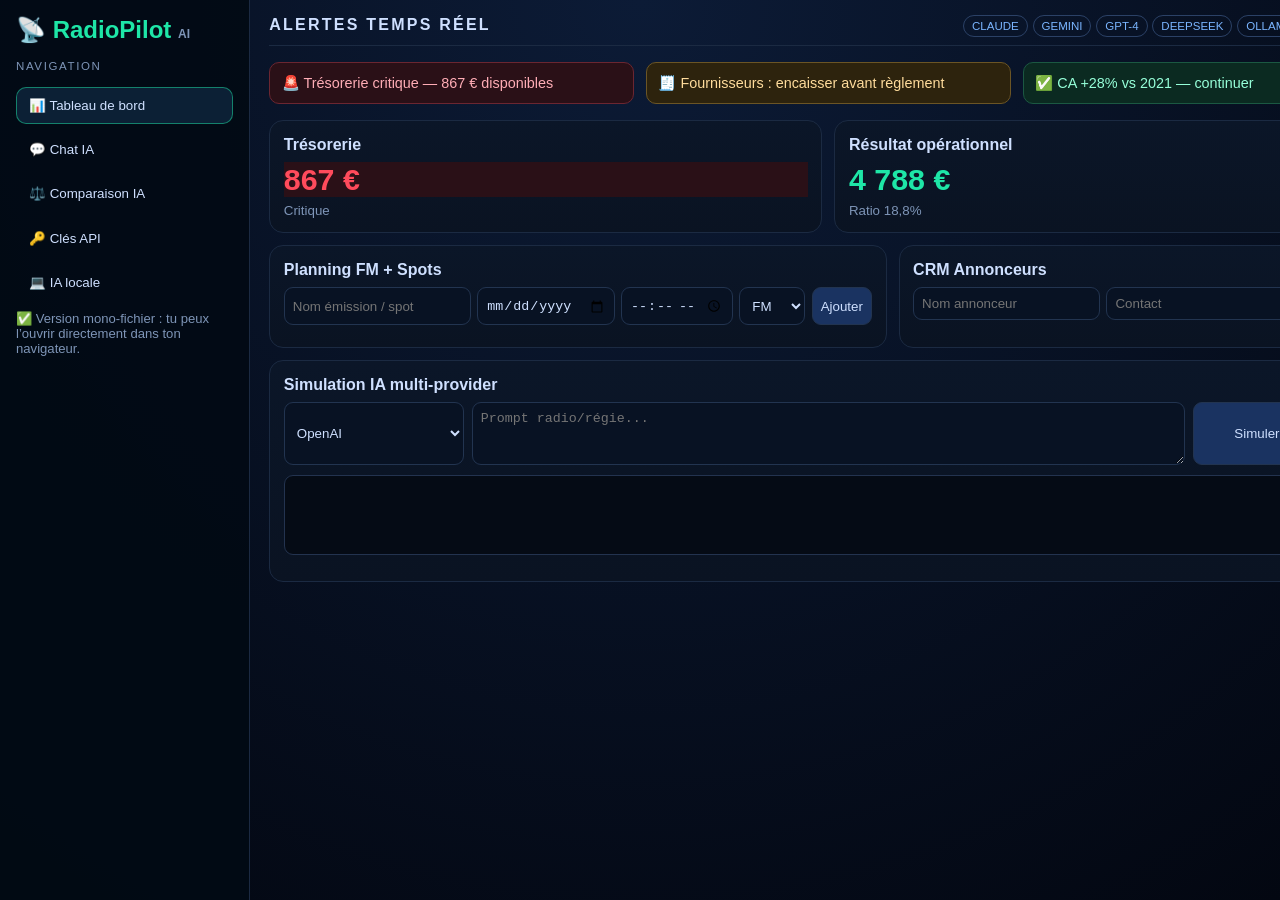
==== app/dashboard-ai-v11.html @ 40ebd874 "Add single-file HTML app for simpler download and browser use" ====
<!doctype html>
<html lang="fr">
<head>
  <meta charset="UTF-8" />
  <meta name="viewport" content="width=device-width, initial-scale=1.0" />
  <title>dashboard-ai-v11</title>
  <style>
    :root { --bg:#030711; --card:#0b1628; --line:#1b2a42; --text:#cfe0ff; --muted:#7e95b7; --ok:#1ee6a7; --warn:#ffb020; --danger:#ff4b5c; }
    *{box-sizing:border-box} body{margin:0;font-family:"Segoe UI",Inter,sans-serif;background:radial-gradient(circle at top,#0c1b36,var(--bg));color:var(--text)}
    .layout{display:grid;grid-template-columns:250px 1fr;min-height:100vh}
    .sidebar{border-right:1px solid var(--line);background:rgba(2,10,20,.92);padding:1rem}
    .brand{font-size:1.5rem;font-weight:700;margin-bottom:1rem}.brand span{color:var(--ok)}.brand small{font-size:.75rem;color:var(--muted)}
    .section{color:var(--muted);text-transform:uppercase;letter-spacing:.14em;font-size:.72rem}
    .nav-item{width:100%;text-align:left;margin:.2rem 0;padding:.65rem .75rem;border:1px solid transparent;border-radius:10px;background:transparent;color:var(--text)}
    .nav-item.active,.nav-item:hover{border-color:#1ee6a77c;background:#0c2035}
    .main{padding:1rem 1.2rem}.topbar{display:flex;justify-content:space-between;align-items:center;gap:1rem;border-bottom:1px solid var(--line);padding-bottom:.7rem}
    .topbar h1{margin:0;font-size:1rem;letter-spacing:.14em}.providers span{font-size:.72rem;border:1px solid #2b4166;border-radius:999px;padding:.28rem .5rem;margin-left:.3rem;color:#7ab5ff}
    .alerts{display:grid;grid-template-columns:repeat(3,1fr);gap:.75rem;margin:1rem 0}.alert{border-radius:10px;padding:.72rem;border:1px solid;font-size:.9rem}
    .danger{border-color:#6b2631;background:#2a1017;color:#ffadb6}.warn{border-color:#6b5525;background:#2d230d;color:#ffdc9c}.good{border-color:#1b5842;background:#0b2a21;color:#96ffd9}
    .kpis,.grid2{display:grid;grid-template-columns:repeat(2,1fr);gap:.75rem;margin-bottom:.75rem}
    .card{background:linear-gradient(180deg,#0b1628,#0a1322);border:1px solid var(--line);border-radius:14px;padding:.85rem}
    .card h3{margin:.1rem 0 .5rem;font-size:1rem}.value{font-size:1.9rem;font-weight:800;color:var(--ok);margin:.2rem 0}.value.danger{color:var(--danger)} small{color:var(--muted)}
    .compact-form{display:grid;grid-template-columns:2fr 1fr 1fr 1fr auto;gap:.4rem;margin-bottom:.5rem}
    input,select,textarea,button{background:#081223;color:var(--text);border:1px solid #223450;border-radius:9px;padding:.5rem}
    button{cursor:pointer;background:#1a3361} button:hover{background:#234680}
    ul{margin:.4rem 0 0;padding-left:1rem} li{margin:.2rem 0;color:#bad4fa}
    .ia-row{display:grid;grid-template-columns:180px 1fr 180px;gap:.5rem}
    pre{margin-top:.6rem;min-height:80px;background:#050b15;border:1px solid #23334f;border-radius:9px;padding:.6rem;white-space:pre-wrap}
    .download-tip{font-size:.82rem;color:var(--muted);margin-top:.4rem}
    @media (max-width:1100px){.layout{grid-template-columns:1fr}.sidebar{border-right:0;border-bottom:1px solid var(--line)}.alerts,.kpis,.grid2,.ia-row{grid-template-columns:1fr}.compact-form{grid-template-columns:1fr 1fr}}
  </style>
</head>
<body>
  <div class="layout">
    <aside class="sidebar">
      <div class="brand">📡 <span>RadioPilot</span> <small>AI</small></div>
      <p class="section">Navigation</p>
      <button class="nav-item active">📊 Tableau de bord</button>
      <button class="nav-item">💬 Chat IA</button>
      <button class="nav-item">⚖️ Comparaison IA</button>
      <button class="nav-item">🔑 Clés API</button>
      <button class="nav-item">💻 IA locale</button>
      <p class="download-tip">✅ Version mono-fichier : tu peux l’ouvrir directement dans ton navigateur.</p>
    </aside>

    <main class="main">
      <header class="topbar">
        <h1>ALERTES TEMPS RÉEL</h1>
        <div class="providers"><span>CLAUDE</span><span>GEMINI</span><span>GPT-4</span><span>DEEPSEEK</span><span>OLLAMA</span><span>LM STUDIO</span></div>
      </header>

      <section class="alerts">
        <div class="alert danger">🚨 Trésorerie critique — 867 € disponibles</div>
        <div class="alert warn">🧾 Fournisseurs : encaisser avant règlement</div>
        <div class="alert good">✅ CA +28% vs 2021 — continuer</div>
      </section>

      <section class="kpis">
        <article class="card"><h3>Trésorerie</h3><p class="value danger">867 €</p><small>Critique</small></article>
        <article class="card"><h3>Résultat opérationnel</h3><p class="value">4 788 €</p><small>Ratio 18,8%</small></article>
      </section>

      <section class="grid2">
        <article class="card">
          <h3>Planning FM + Spots</h3>
          <form id="slot-form" class="compact-form">
            <input id="slot-title" placeholder="Nom émission / spot" required>
            <input id="slot-date" type="date" required>
            <input id="slot-time" type="time" required>
            <select id="slot-type"><option value="FM">FM</option><option value="PUB">PUB</option></select>
            <button type="submit">Ajouter</button>
          </form>
          <ul id="slots"></ul>
        </article>

        <article class="card">
          <h3>CRM Annonceurs</h3>
          <form id="crm-form" class="compact-form">
            <input id="crm-name" placeholder="Nom annonceur" required>
            <input id="crm-contact" placeholder="Contact" required>
            <button type="submit">Ajouter</button>
          </form>
          <ul id="advertisers"></ul>
        </article>
      </section>

      <section class="card">
        <h3>Simulation IA multi-provider</h3>
        <div class="ia-row">
          <select id="provider"><option>OpenAI</option><option>Claude</option><option>Gemini</option><option>DeepSeek</option><option>Ollama</option><option>LM Studio</option></select>
          <textarea id="prompt" rows="3" placeholder="Prompt radio/régie..."></textarea>
          <button id="simulate" type="button">Simuler réponse</button>
        </div>
        <pre id="ai-output"></pre>
      </section>
    </main>
  </div>

  <script>
    const slotForm = document.getElementById('slot-form');
    const crmForm = document.getElementById('crm-form');
    const slotsList = document.getElementById('slots');
    const advertisersList = document.getElementById('advertisers');
    const aiOutput = document.getElementById('ai-output');

    const state = {
      slots: JSON.parse(localStorage.getItem('radio-datas-slots') || '[]'),
      advertisers: JSON.parse(localStorage.getItem('radio-datas-advertisers') || '[]')
    };

    function save() {
      localStorage.setItem('radio-datas-slots', JSON.stringify(state.slots));
      localStorage.setItem('radio-datas-advertisers', JSON.stringify(state.advertisers));
    }

    function render() {
      slotsList.innerHTML = state.slots.map((s) => `<li><strong>[${s.type}]</strong> ${s.date} ${s.time} — ${s.title}</li>`).join('');
      advertisersList.innerHTML = state.advertisers.map((a) => `<li><strong>${a.name}</strong> (${a.contact})</li>`).join('');
    }

    function hasConflict(date, time) {
      return state.slots.some((slot) => slot.date === date && slot.time === time);
    }

    slotForm.addEventListener('submit', (event) => {
      event.preventDefault();
      const title = document.getElementById('slot-title').value;
      const date = document.getElementById('slot-date').value;
      const time = document.getElementById('slot-time').value;
      const type = document.getElementById('slot-type').value;
      if (hasConflict(date, time)) {
        window.alert('Conflit détecté : un créneau existe déjà à cette date/heure.');
        return;
      }
      state.slots.push({ title, date, time, type });
      save();
      render();
      slotForm.reset();
    });

    crmForm.addEventListener('submit', (event) => {
      event.preventDefault();
      state.advertisers.push({
        name: document.getElementById('crm-name').value,
        contact: document.getElementById('crm-contact').value
      });
      save();
      render();
      crmForm.reset();
    });

    document.getElementById('simulate').addEventListener('click', () => {
      const provider = document.getElementById('provider').value;
      const prompt = document.getElementById('prompt').value || 'Aucun prompt saisi';
      aiOutput.textContent = `[${provider}] Réponse simulée\n\n${prompt}\n\nSuggestion: valider en régie avant diffusion.`;
    });

    render();
  </script>
</body>
</html>
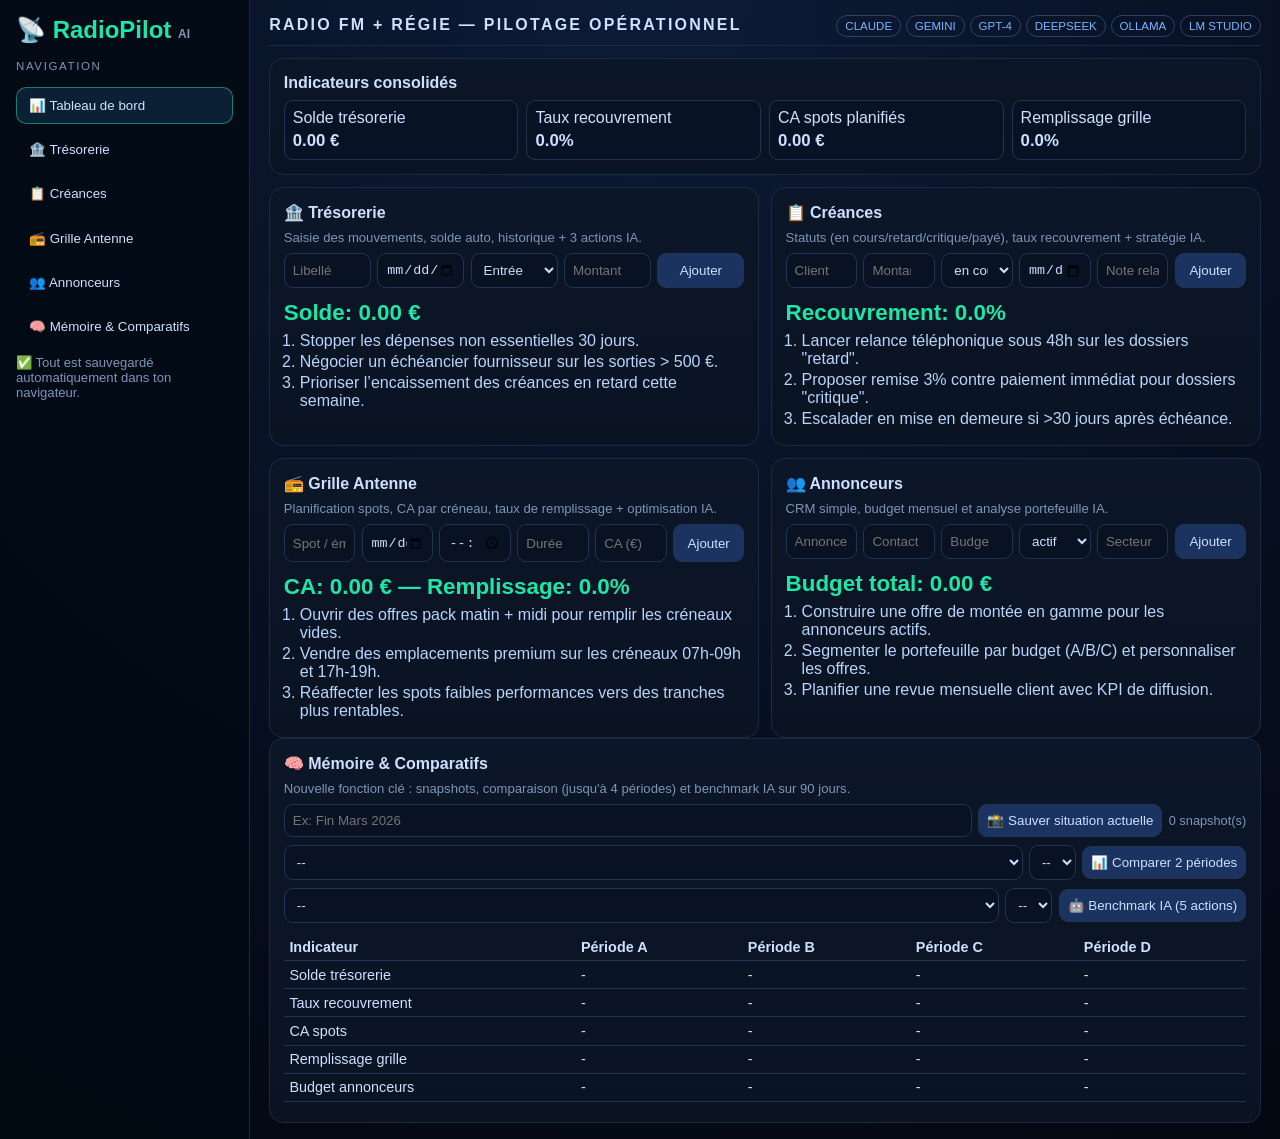
==== commit 59c8f492: "Implement finance modules and memory benchmark in single-file dashboard" ====
--- a/app/dashboard-ai-v11.html
+++ b/app/dashboard-ai-v11.html
@@ -10,24 +10,31 @@
     .layout{display:grid;grid-template-columns:250px 1fr;min-height:100vh}
     .sidebar{border-right:1px solid var(--line);background:rgba(2,10,20,.92);padding:1rem}
     .brand{font-size:1.5rem;font-weight:700;margin-bottom:1rem}.brand span{color:var(--ok)}.brand small{font-size:.75rem;color:var(--muted)}
-    .section{color:var(--muted);text-transform:uppercase;letter-spacing:.14em;font-size:.72rem}
+    .section{color:var(--muted);text-transform:uppercase;letter-spacing:.14em;font-size:.72rem;margin-top:1rem}
     .nav-item{width:100%;text-align:left;margin:.2rem 0;padding:.65rem .75rem;border:1px solid transparent;border-radius:10px;background:transparent;color:var(--text)}
     .nav-item.active,.nav-item:hover{border-color:#1ee6a77c;background:#0c2035}
     .main{padding:1rem 1.2rem}.topbar{display:flex;justify-content:space-between;align-items:center;gap:1rem;border-bottom:1px solid var(--line);padding-bottom:.7rem}
     .topbar h1{margin:0;font-size:1rem;letter-spacing:.14em}.providers span{font-size:.72rem;border:1px solid #2b4166;border-radius:999px;padding:.28rem .5rem;margin-left:.3rem;color:#7ab5ff}
-    .alerts{display:grid;grid-template-columns:repeat(3,1fr);gap:.75rem;margin:1rem 0}.alert{border-radius:10px;padding:.72rem;border:1px solid;font-size:.9rem}
-    .danger{border-color:#6b2631;background:#2a1017;color:#ffadb6}.warn{border-color:#6b5525;background:#2d230d;color:#ffdc9c}.good{border-color:#1b5842;background:#0b2a21;color:#96ffd9}
-    .kpis,.grid2{display:grid;grid-template-columns:repeat(2,1fr);gap:.75rem;margin-bottom:.75rem}
+    .grid{display:grid;grid-template-columns:repeat(2,1fr);gap:.75rem;margin-top:.75rem}
     .card{background:linear-gradient(180deg,#0b1628,#0a1322);border:1px solid var(--line);border-radius:14px;padding:.85rem}
-    .card h3{margin:.1rem 0 .5rem;font-size:1rem}.value{font-size:1.9rem;font-weight:800;color:var(--ok);margin:.2rem 0}.value.danger{color:var(--danger)} small{color:var(--muted)}
-    .compact-form{display:grid;grid-template-columns:2fr 1fr 1fr 1fr auto;gap:.4rem;margin-bottom:.5rem}
+    .card h3{margin:.1rem 0 .5rem;font-size:1rem}.sub{color:var(--muted);font-size:.82rem;margin-bottom:.5rem}
+    .value{font-size:1.4rem;font-weight:800;color:var(--ok);margin:.2rem 0}.danger{color:var(--danger)} .warn{color:var(--warn)}
+    .compact-form{display:grid;grid-template-columns:repeat(5,minmax(0,1fr));gap:.4rem;margin-bottom:.5rem}
+    .compact-form.six{grid-template-columns:repeat(6,minmax(0,1fr));}
     input,select,textarea,button{background:#081223;color:var(--text);border:1px solid #223450;border-radius:9px;padding:.5rem}
     button{cursor:pointer;background:#1a3361} button:hover{background:#234680}
-    ul{margin:.4rem 0 0;padding-left:1rem} li{margin:.2rem 0;color:#bad4fa}
-    .ia-row{display:grid;grid-template-columns:180px 1fr 180px;gap:.5rem}
-    pre{margin-top:.6rem;min-height:80px;background:#050b15;border:1px solid #23334f;border-radius:9px;padding:.6rem;white-space:pre-wrap}
+    ul{margin:.4rem 0 0;padding-left:1rem;max-height:170px;overflow:auto} li{margin:.2rem 0;color:#bad4fa}
+    .kpi-row{display:grid;grid-template-columns:repeat(4,1fr);gap:.5rem}
+    .kpi{background:#071224;border:1px solid #23334f;border-radius:9px;padding:.5rem}
+    .kpi b{display:block;font-size:1.05rem;margin-top:.25rem}
+    table{width:100%;border-collapse:collapse;font-size:.9rem}
+    th,td{border-bottom:1px solid #23334f;padding:.35rem;text-align:left}
+    .actions{margin:.4rem 0 0;padding-left:1rem}
+    .actions li{margin-bottom:.2rem}
+    .snapshot-row{display:grid;grid-template-columns:1fr auto auto;gap:.4rem;align-items:center}
+    .mini{font-size:.8rem;color:var(--muted)}
     .download-tip{font-size:.82rem;color:var(--muted);margin-top:.4rem}
-    @media (max-width:1100px){.layout{grid-template-columns:1fr}.sidebar{border-right:0;border-bottom:1px solid var(--line)}.alerts,.kpis,.grid2,.ia-row{grid-template-columns:1fr}.compact-form{grid-template-columns:1fr 1fr}}
+    @media (max-width:1200px){.layout{grid-template-columns:1fr}.sidebar{border-right:0;border-bottom:1px solid var(--line)}.grid,.kpi-row{grid-template-columns:1fr}.compact-form,.compact-form.six{grid-template-columns:1fr 1fr}}
   </style>
 </head>
 <body>
@@ -36,126 +43,339 @@
       <div class="brand">📡 <span>RadioPilot</span> <small>AI</small></div>
       <p class="section">Navigation</p>
       <button class="nav-item active">📊 Tableau de bord</button>
-      <button class="nav-item">💬 Chat IA</button>
-      <button class="nav-item">⚖️ Comparaison IA</button>
-      <button class="nav-item">🔑 Clés API</button>
-      <button class="nav-item">💻 IA locale</button>
-      <p class="download-tip">✅ Version mono-fichier : tu peux l’ouvrir directement dans ton navigateur.</p>
+      <button class="nav-item">🏦 Trésorerie</button>
+      <button class="nav-item">📋 Créances</button>
+      <button class="nav-item">📻 Grille Antenne</button>
+      <button class="nav-item">👥 Annonceurs</button>
+      <button class="nav-item">🧠 Mémoire & Comparatifs</button>
+      <p class="download-tip">✅ Tout est sauvegardé automatiquement dans ton navigateur.</p>
     </aside>
 
     <main class="main">
       <header class="topbar">
-        <h1>ALERTES TEMPS RÉEL</h1>
+        <h1>RADIO FM + RÉGIE — PILOTAGE OPÉRATIONNEL</h1>
         <div class="providers"><span>CLAUDE</span><span>GEMINI</span><span>GPT-4</span><span>DEEPSEEK</span><span>OLLAMA</span><span>LM STUDIO</span></div>
       </header>
 
-      <section class="alerts">
-        <div class="alert danger">🚨 Trésorerie critique — 867 € disponibles</div>
-        <div class="alert warn">🧾 Fournisseurs : encaisser avant règlement</div>
-        <div class="alert good">✅ CA +28% vs 2021 — continuer</div>
+      <section class="card" style="margin-top:.75rem">
+        <h3>Indicateurs consolidés</h3>
+        <div class="kpi-row">
+          <div class="kpi">Solde trésorerie<b id="cash-balance">0 €</b></div>
+          <div class="kpi">Taux recouvrement<b id="recovery-rate">0%</b></div>
+          <div class="kpi">CA spots planifiés<b id="air-ca">0 €</b></div>
+          <div class="kpi">Remplissage grille<b id="fill-rate">0%</b></div>
+        </div>
       </section>
 
-      <section class="kpis">
-        <article class="card"><h3>Trésorerie</h3><p class="value danger">867 €</p><small>Critique</small></article>
-        <article class="card"><h3>Résultat opérationnel</h3><p class="value">4 788 €</p><small>Ratio 18,8%</small></article>
-      </section>
-
-      <section class="grid2">
+      <section class="grid">
         <article class="card">
-          <h3>Planning FM + Spots</h3>
-          <form id="slot-form" class="compact-form">
-            <input id="slot-title" placeholder="Nom émission / spot" required>
+          <h3>🏦 Trésorerie</h3>
+          <div class="sub">Saisie des mouvements, solde auto, historique + 3 actions IA.</div>
+          <form id="cash-form" class="compact-form">
+            <input id="cash-label" placeholder="Libellé" required>
+            <input id="cash-date" type="date" required>
+            <select id="cash-type"><option value="in">Entrée</option><option value="out">Sortie</option></select>
+            <input id="cash-amount" type="number" min="0" step="0.01" placeholder="Montant" required>
+            <button type="submit">Ajouter</button>
+          </form>
+          <ul id="cash-list"></ul>
+          <div class="value" id="cash-summary">Solde: 0 €</div>
+          <ol class="actions" id="cash-ai"></ol>
+        </article>
+
+        <article class="card">
+          <h3>📋 Créances</h3>
+          <div class="sub">Statuts (en cours/retard/critique/payé), taux recouvrement + stratégie IA.</div>
+          <form id="claim-form" class="compact-form six">
+            <input id="claim-client" placeholder="Client" required>
+            <input id="claim-amount" type="number" min="0" step="0.01" placeholder="Montant" required>
+            <select id="claim-status"><option>en cours</option><option>retard</option><option>critique</option><option>payé</option></select>
+            <input id="claim-due" type="date" required>
+            <input id="claim-note" placeholder="Note relance">
+            <button type="submit">Ajouter</button>
+          </form>
+          <ul id="claims-list"></ul>
+          <div class="value" id="claim-summary">Recouvrement: 0%</div>
+          <ol class="actions" id="claims-ai"></ol>
+        </article>
+
+        <article class="card">
+          <h3>📻 Grille Antenne</h3>
+          <div class="sub">Planification spots, CA par créneau, taux de remplissage + optimisation IA.</div>
+          <form id="slot-form" class="compact-form six">
+            <input id="slot-title" placeholder="Spot / émission" required>
             <input id="slot-date" type="date" required>
             <input id="slot-time" type="time" required>
-            <select id="slot-type"><option value="FM">FM</option><option value="PUB">PUB</option></select>
+            <input id="slot-duration" type="number" min="5" step="5" placeholder="Durée (min)" required>
+            <input id="slot-revenue" type="number" min="0" step="0.01" placeholder="CA (€)" required>
             <button type="submit">Ajouter</button>
           </form>
           <ul id="slots"></ul>
+          <div class="value" id="slots-summary">CA: 0 € — Remplissage: 0%</div>
+          <ol class="actions" id="slots-ai"></ol>
         </article>
 
         <article class="card">
-          <h3>CRM Annonceurs</h3>
-          <form id="crm-form" class="compact-form">
-            <input id="crm-name" placeholder="Nom annonceur" required>
+          <h3>👥 Annonceurs</h3>
+          <div class="sub">CRM simple, budget mensuel et analyse portefeuille IA.</div>
+          <form id="crm-form" class="compact-form six">
+            <input id="crm-name" placeholder="Annonceur" required>
             <input id="crm-contact" placeholder="Contact" required>
+            <input id="crm-budget" type="number" min="0" step="0.01" placeholder="Budget mensuel" required>
+            <select id="crm-status"><option>actif</option><option>à relancer</option><option>inactif</option></select>
+            <input id="crm-sector" placeholder="Secteur">
             <button type="submit">Ajouter</button>
           </form>
           <ul id="advertisers"></ul>
+          <div class="value" id="crm-summary">Budget total: 0 €</div>
+          <ol class="actions" id="crm-ai"></ol>
         </article>
       </section>
 
       <section class="card">
-        <h3>Simulation IA multi-provider</h3>
-        <div class="ia-row">
-          <select id="provider"><option>OpenAI</option><option>Claude</option><option>Gemini</option><option>DeepSeek</option><option>Ollama</option><option>LM Studio</option></select>
-          <textarea id="prompt" rows="3" placeholder="Prompt radio/régie..."></textarea>
-          <button id="simulate" type="button">Simuler réponse</button>
-        </div>
-        <pre id="ai-output"></pre>
+        <h3>🧠 Mémoire & Comparatifs</h3>
+        <div class="sub">Nouvelle fonction clé : snapshots, comparaison (jusqu'à 4 périodes) et benchmark IA sur 90 jours.</div>
+        <div class="snapshot-row">
+          <input id="snapshot-label" placeholder="Ex: Fin Mars 2026">
+          <button id="save-snapshot" type="button">📸 Sauver situation actuelle</button>
+          <span class="mini" id="snapshot-count">0 snapshot</span>
+        </div>
+        <div style="margin-top:.5rem" class="snapshot-row">
+          <select id="compare-a"></select>
+          <select id="compare-b"></select>
+          <button id="run-compare" type="button">📊 Comparer 2 périodes</button>
+        </div>
+        <div style="margin-top:.5rem" class="snapshot-row">
+          <select id="compare-c"></select>
+          <select id="compare-d"></select>
+          <button id="run-benchmark" type="button">🤖 Benchmark IA (5 actions)</button>
+        </div>
+        <div style="margin-top:.6rem;overflow:auto">
+          <table>
+            <thead><tr><th>Indicateur</th><th>Période A</th><th>Période B</th><th>Période C</th><th>Période D</th></tr></thead>
+            <tbody id="compare-table"></tbody>
+          </table>
+        </div>
+        <ol class="actions" id="benchmark-ai"></ol>
       </section>
     </main>
   </div>
 
   <script>
-    const slotForm = document.getElementById('slot-form');
-    const crmForm = document.getElementById('crm-form');
-    const slotsList = document.getElementById('slots');
-    const advertisersList = document.getElementById('advertisers');
-    const aiOutput = document.getElementById('ai-output');
-
     const state = {
-      slots: JSON.parse(localStorage.getItem('radio-datas-slots') || '[]'),
-      advertisers: JSON.parse(localStorage.getItem('radio-datas-advertisers') || '[]')
+      cash: JSON.parse(localStorage.getItem('rd-cash') || '[]'),
+      claims: JSON.parse(localStorage.getItem('rd-claims') || '[]'),
+      slots: JSON.parse(localStorage.getItem('rd-slots') || '[]'),
+      advertisers: JSON.parse(localStorage.getItem('rd-advertisers') || '[]'),
+      snapshots: JSON.parse(localStorage.getItem('rd-snapshots') || '[]')
     };
 
-    function save() {
-      localStorage.setItem('radio-datas-slots', JSON.stringify(state.slots));
-      localStorage.setItem('radio-datas-advertisers', JSON.stringify(state.advertisers));
-    }
-
-    function render() {
-      slotsList.innerHTML = state.slots.map((s) => `<li><strong>[${s.type}]</strong> ${s.date} ${s.time} — ${s.title}</li>`).join('');
-      advertisersList.innerHTML = state.advertisers.map((a) => `<li><strong>${a.name}</strong> (${a.contact})</li>`).join('');
-    }
-
-    function hasConflict(date, time) {
-      return state.slots.some((slot) => slot.date === date && slot.time === time);
-    }
-
-    slotForm.addEventListener('submit', (event) => {
-      event.preventDefault();
-      const title = document.getElementById('slot-title').value;
+    const euro = (n) => `${Number(n || 0).toFixed(2)} €`;
+    const pct = (n) => `${Number(n || 0).toFixed(1)}%`;
+
+    function persist() {
+      localStorage.setItem('rd-cash', JSON.stringify(state.cash));
+      localStorage.setItem('rd-claims', JSON.stringify(state.claims));
+      localStorage.setItem('rd-slots', JSON.stringify(state.slots));
+      localStorage.setItem('rd-advertisers', JSON.stringify(state.advertisers));
+      localStorage.setItem('rd-snapshots', JSON.stringify(state.snapshots));
+    }
+
+    function metrics() {
+      const cashIn = state.cash.filter(x => x.type === 'in').reduce((a, b) => a + b.amount, 0);
+      const cashOut = state.cash.filter(x => x.type === 'out').reduce((a, b) => a + b.amount, 0);
+      const balance = cashIn - cashOut;
+
+      const totalClaims = state.claims.reduce((a, b) => a + b.amount, 0);
+      const paidClaims = state.claims.filter(c => c.status === 'payé').reduce((a, b) => a + b.amount, 0);
+      const recoveryRate = totalClaims ? (paidClaims / totalClaims) * 100 : 0;
+
+      const ca = state.slots.reduce((a, b) => a + b.revenue, 0);
+      const totalMinutes = state.slots.reduce((a, b) => a + b.duration, 0);
+      const fillRate = Math.min((totalMinutes / (7 * 24 * 60)) * 100, 100);
+
+      const budget = state.advertisers.reduce((a, b) => a + b.budget, 0);
+      const inactive = state.advertisers.filter(a => a.status !== 'actif').length;
+
+      return { balance, recoveryRate, ca, fillRate, budget, inactive, totalClaims };
+    }
+
+    function renderCore() {
+      const m = metrics();
+      document.getElementById('cash-balance').textContent = euro(m.balance);
+      document.getElementById('recovery-rate').textContent = pct(m.recoveryRate);
+      document.getElementById('air-ca').textContent = euro(m.ca);
+      document.getElementById('fill-rate').textContent = pct(m.fillRate);
+
+      document.getElementById('cash-list').innerHTML = state.cash.map(x => `<li>${x.date} — ${x.label} (${x.type === 'in' ? '+' : '-' }${euro(x.amount)})</li>`).join('');
+      document.getElementById('claims-list').innerHTML = state.claims.map(x => `<li>${x.client} — ${euro(x.amount)} — <span class="${x.status==='critique'?'danger':x.status==='retard'?'warn':''}">${x.status}</span></li>`).join('');
+      document.getElementById('slots').innerHTML = state.slots.map(x => `<li>${x.date} ${x.time} — ${x.title} (${x.duration} min, ${euro(x.revenue)})</li>`).join('');
+      document.getElementById('advertisers').innerHTML = state.advertisers.map(x => `<li>${x.name} — ${x.contact} — ${euro(x.budget)} (${x.status})</li>`).join('');
+
+      document.getElementById('cash-summary').textContent = `Solde: ${euro(m.balance)}`;
+      document.getElementById('claim-summary').textContent = `Recouvrement: ${pct(m.recoveryRate)}`;
+      document.getElementById('slots-summary').textContent = `CA: ${euro(m.ca)} — Remplissage: ${pct(m.fillRate)}`;
+      document.getElementById('crm-summary').textContent = `Budget total: ${euro(m.budget)}`;
+
+      document.getElementById('cash-ai').innerHTML = [
+        m.balance < 1000 ? 'Stopper les dépenses non essentielles 30 jours.' : 'Maintenir un coussin de trésorerie équivalent à 2 semaines de charges.',
+        'Négocier un échéancier fournisseur sur les sorties > 500 €.',
+        'Prioriser l’encaissement des créances en retard cette semaine.'
+      ].map(x => `<li>${x}</li>`).join('');
+
+      document.getElementById('claims-ai').innerHTML = [
+        m.recoveryRate < 60 ? 'Lancer relance téléphonique sous 48h sur les dossiers "retard".' : 'Maintenir une cadence de relance hebdomadaire.',
+        'Proposer remise 3% contre paiement immédiat pour dossiers "critique".',
+        'Escalader en mise en demeure si >30 jours après échéance.'
+      ].map(x => `<li>${x}</li>`).join('');
+
+      document.getElementById('slots-ai').innerHTML = [
+        m.fillRate < 35 ? 'Ouvrir des offres pack matin + midi pour remplir les créneaux vides.' : 'Optimiser les tarifs selon heure de forte audience.',
+        'Vendre des emplacements premium sur les créneaux 07h-09h et 17h-19h.',
+        'Réaffecter les spots faibles performances vers des tranches plus rentables.'
+      ].map(x => `<li>${x}</li>`).join('');
+
+      document.getElementById('crm-ai').innerHTML = [
+        m.inactive > 0 ? `Relancer en priorité ${m.inactive} annonceur(s) non actifs.` : 'Construire une offre de montée en gamme pour les annonceurs actifs.',
+        'Segmenter le portefeuille par budget (A/B/C) et personnaliser les offres.',
+        'Planifier une revue mensuelle client avec KPI de diffusion.'
+      ].map(x => `<li>${x}</li>`).join('');
+    }
+
+    function snapshotMetrics(label) {
+      const m = metrics();
+      return { id: Date.now().toString(), label: label || new Date().toLocaleDateString('fr-FR'), date: new Date().toISOString(), ...m };
+    }
+
+    function refreshSnapshotSelects() {
+      const opts = state.snapshots.slice(-4).reverse().map(s => `<option value="${s.id}">${s.label}</option>`).join('');
+      ['compare-a','compare-b','compare-c','compare-d'].forEach(id => {
+        document.getElementById(id).innerHTML = `<option value="">--</option>${opts}`;
+      });
+      document.getElementById('snapshot-count').textContent = `${state.snapshots.length} snapshot(s)`;
+    }
+
+    function getSnap(id) {
+      return state.snapshots.find(s => s.id === id);
+    }
+
+    function compare() {
+      const ids = ['compare-a','compare-b','compare-c','compare-d'].map(id => document.getElementById(id).value).filter(Boolean);
+      const snaps = ids.map(getSnap).filter(Boolean).slice(0,4);
+      const keys = [
+        ['Solde trésorerie','balance',euro],
+        ['Taux recouvrement','recoveryRate',pct],
+        ['CA spots','ca',euro],
+        ['Remplissage grille','fillRate',pct],
+        ['Budget annonceurs','budget',euro]
+      ];
+      document.getElementById('compare-table').innerHTML = keys.map(([label,key,fmt]) => {
+        const cols = [0,1,2,3].map(i => `<td>${snaps[i] ? fmt(snaps[i][key]) : '-'}</td>`).join('');
+        return `<tr><td>${label}</td>${cols}</tr>`;
+      }).join('');
+    }
+
+    function benchmark() {
+      const ids = ['compare-a','compare-b','compare-c','compare-d'].map(id => document.getElementById(id).value).filter(Boolean);
+      const snaps = ids.map(getSnap).filter(Boolean);
+      if (snaps.length < 2) {
+        document.getElementById('benchmark-ai').innerHTML = '<li>Choisis au moins 2 périodes pour le benchmark.</li>';
+        return;
+      }
+      const first = snaps[0];
+      const last = snaps[snaps.length - 1];
+      const actions = [];
+      if (last.balance < first.balance) actions.push('1) Mettre en place un plan de réduction des sorties de cash de 15% sous 90 jours.');
+      else actions.push('1) Conserver la discipline cash et sécuriser 1 mois de réserve.');
+      if (last.recoveryRate < 70) actions.push('2) Créer une cellule recouvrement hebdomadaire + relance multi-canal.');
+      else actions.push('2) Automatiser les relances J+3 / J+10 pour maintenir un haut taux de recouvrement.');
+      if (last.fillRate < 40) actions.push('3) Lancer une offre promo de remplissage des créneaux creux sur 6 semaines.');
+      else actions.push('3) Revaloriser les tarifs des créneaux premium de 8 à 12%.');
+      actions.push('4) Mettre en place un comité mensuel Radio + Régie avec revue KPI et arbitrage rapide.');
+      actions.push('5) Déployer un pipeline annonceurs: acquisition locale, upsell, anti-churn avec objectifs par commercial.');
+      document.getElementById('benchmark-ai').innerHTML = actions.map(x => `<li>${x}</li>`).join('');
+    }
+
+    document.getElementById('cash-form').addEventListener('submit', (e) => {
+      e.preventDefault();
+      state.cash.push({
+        label: document.getElementById('cash-label').value,
+        date: document.getElementById('cash-date').value,
+        type: document.getElementById('cash-type').value,
+        amount: Number(document.getElementById('cash-amount').value)
+      });
+      persist();
+      renderCore();
+      e.target.reset();
+    });
+
+    document.getElementById('claim-form').addEventListener('submit', (e) => {
+      e.preventDefault();
+      state.claims.push({
+        client: document.getElementById('claim-client').value,
+        amount: Number(document.getElementById('claim-amount').value),
+        status: document.getElementById('claim-status').value,
+        due: document.getElementById('claim-due').value,
+        note: document.getElementById('claim-note').value
+      });
+      persist();
+      renderCore();
+      e.target.reset();
+    });
+
+    function slotConflict(date, time) {
+      return state.slots.some(s => s.date === date && s.time === time);
+    }
+
+    document.getElementById('slot-form').addEventListener('submit', (e) => {
+      e.preventDefault();
       const date = document.getElementById('slot-date').value;
       const time = document.getElementById('slot-time').value;
-      const type = document.getElementById('slot-type').value;
-      if (hasConflict(date, time)) {
-        window.alert('Conflit détecté : un créneau existe déjà à cette date/heure.');
+      if (slotConflict(date, time)) {
+        window.alert('Conflit détecté : créneau déjà utilisé à cette date/heure.');
         return;
       }
-      state.slots.push({ title, date, time, type });
-      save();
-      render();
-      slotForm.reset();
-    });
-
-    crmForm.addEventListener('submit', (event) => {
-      event.preventDefault();
+      state.slots.push({
+        title: document.getElementById('slot-title').value,
+        date,
+        time,
+        duration: Number(document.getElementById('slot-duration').value),
+        revenue: Number(document.getElementById('slot-revenue').value)
+      });
+      persist();
+      renderCore();
+      e.target.reset();
+    });
+
+    document.getElementById('crm-form').addEventListener('submit', (e) => {
+      e.preventDefault();
       state.advertisers.push({
         name: document.getElementById('crm-name').value,
-        contact: document.getElementById('crm-contact').value
-      });
-      save();
-      render();
-      crmForm.reset();
-    });
-
-    document.getElementById('simulate').addEventListener('click', () => {
-      const provider = document.getElementById('provider').value;
-      const prompt = document.getElementById('prompt').value || 'Aucun prompt saisi';
-      aiOutput.textContent = `[${provider}] Réponse simulée\n\n${prompt}\n\nSuggestion: valider en régie avant diffusion.`;
-    });
-
-    render();
+        contact: document.getElementById('crm-contact').value,
+        budget: Number(document.getElementById('crm-budget').value),
+        status: document.getElementById('crm-status').value,
+        sector: document.getElementById('crm-sector').value
+      });
+      persist();
+      renderCore();
+      e.target.reset();
+    });
+
+    document.getElementById('save-snapshot').addEventListener('click', () => {
+      const label = document.getElementById('snapshot-label').value.trim();
+      state.snapshots.push(snapshotMetrics(label));
+      persist();
+      refreshSnapshotSelects();
+      compare();
+      document.getElementById('snapshot-label').value = '';
+    });
+
+    document.getElementById('run-compare').addEventListener('click', compare);
+    document.getElementById('run-benchmark').addEventListener('click', benchmark);
+
+    renderCore();
+    refreshSnapshotSelects();
+    compare();
   </script>
 </body>
 </html>
